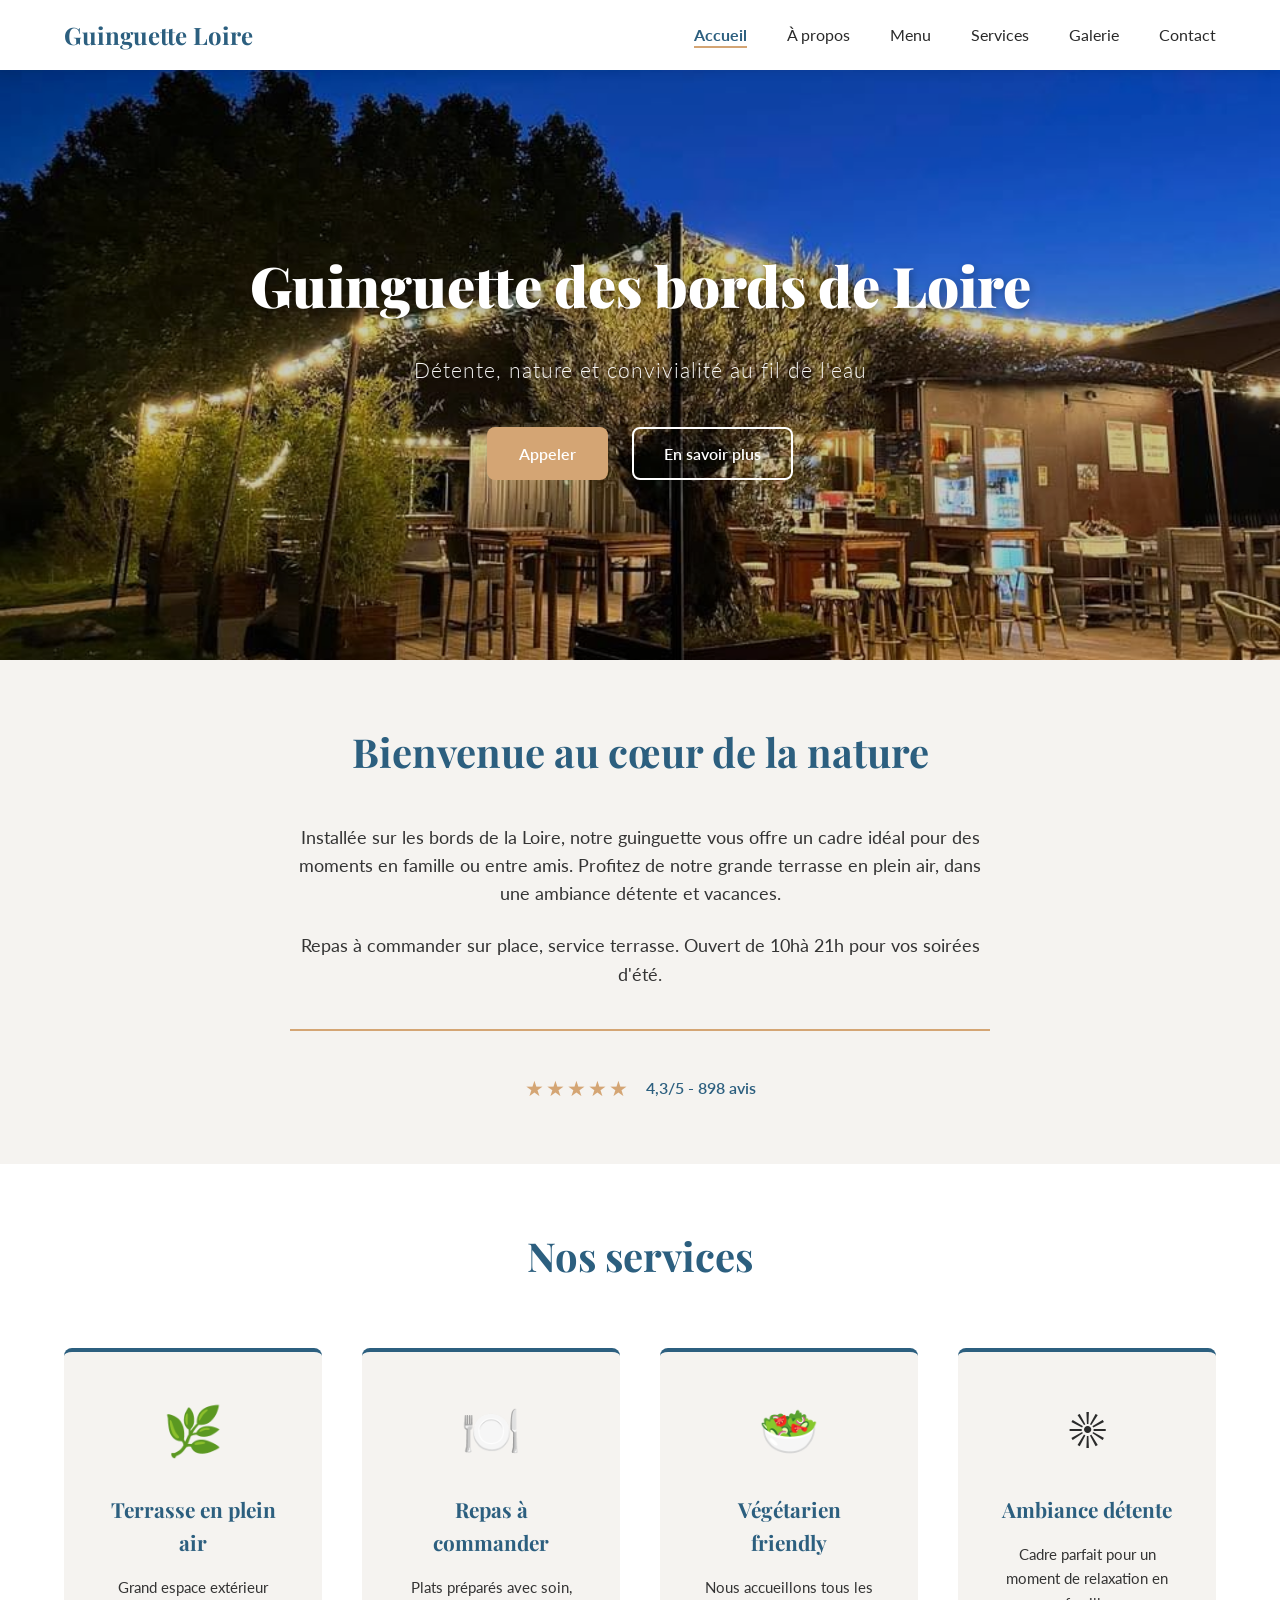
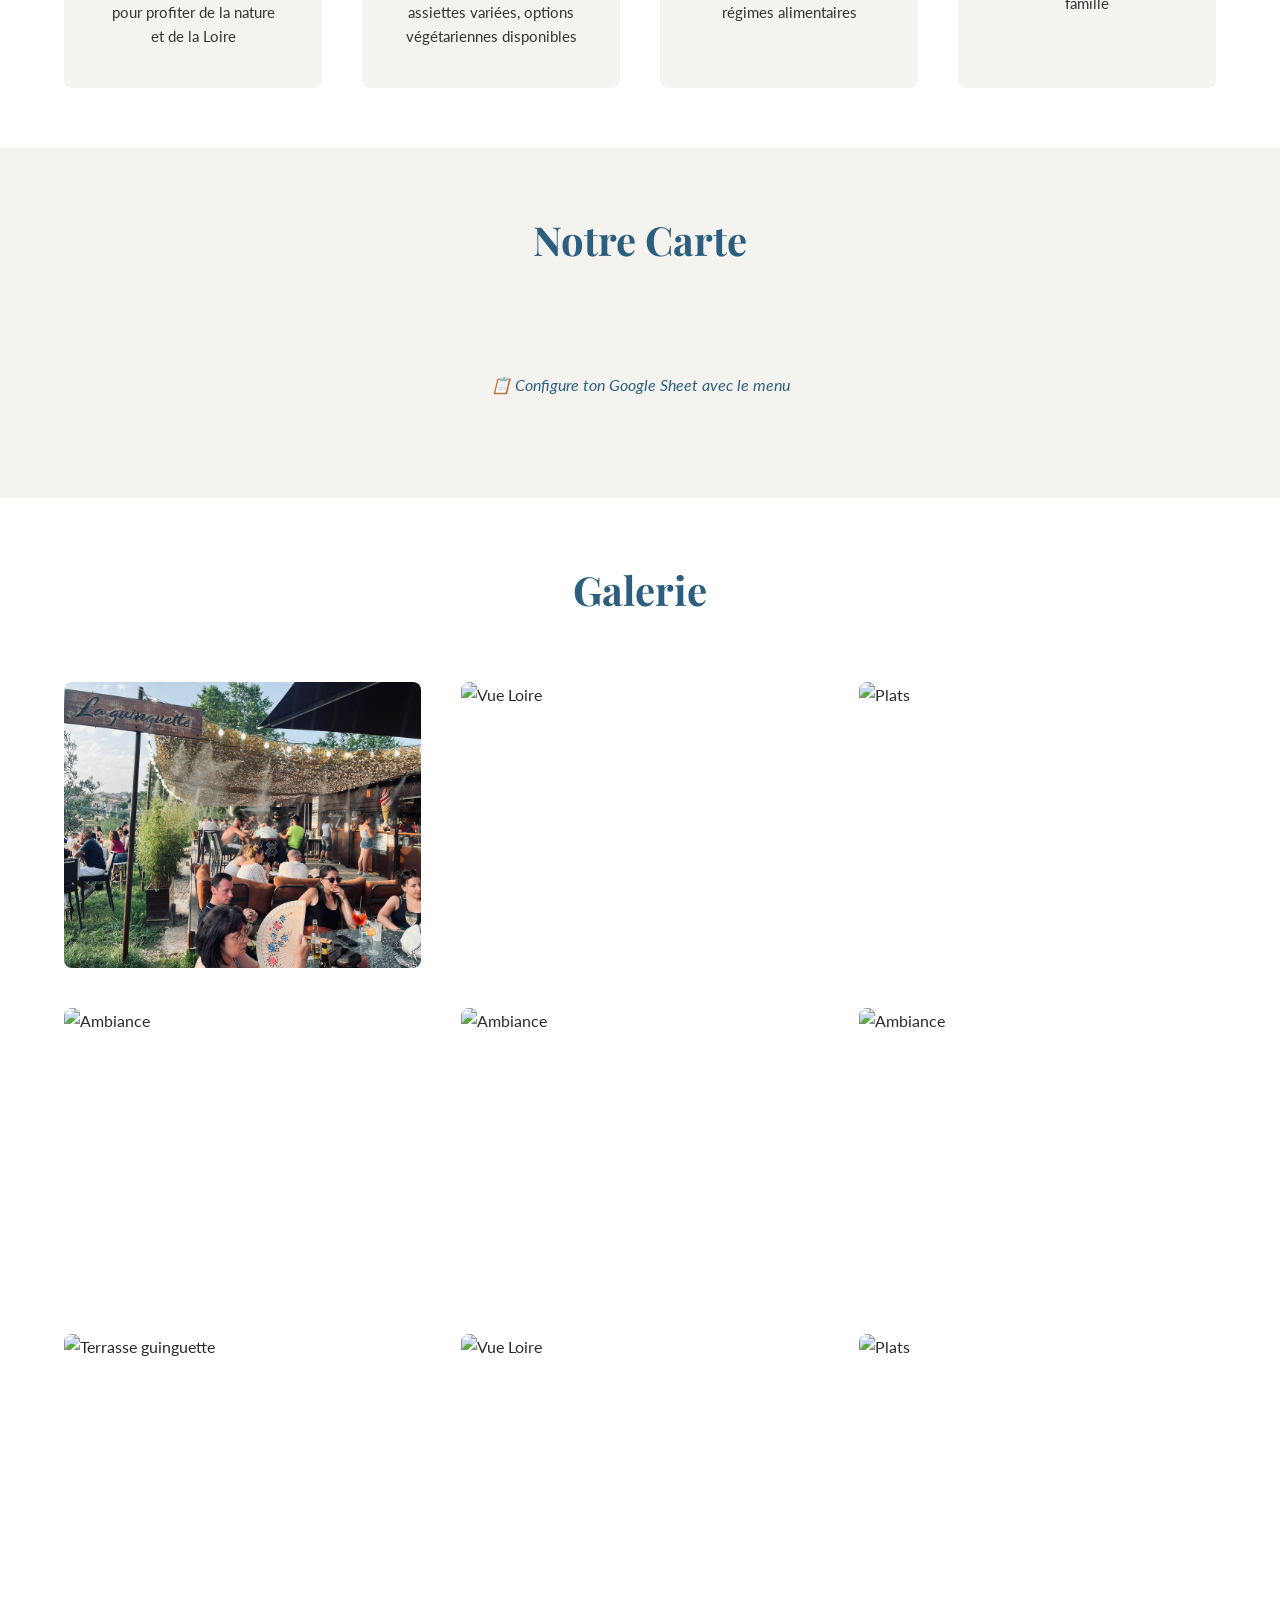
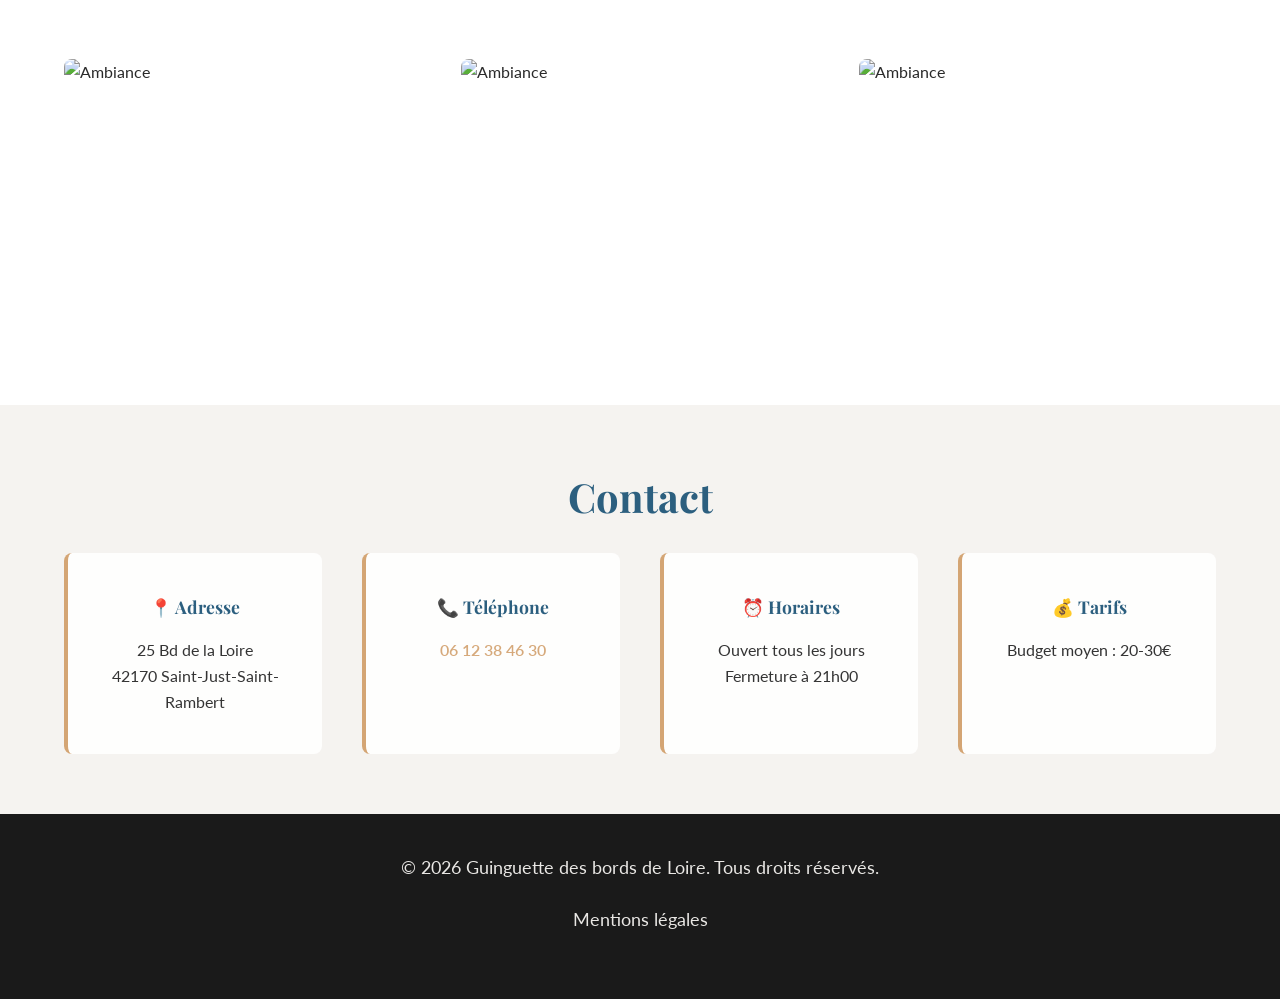
==== index.html @ e74a347a "ajoute index style script image mentions" ====
<!DOCTYPE html>
<html lang="fr">
<head>
    <meta charset="UTF-8">
    <meta name="viewport" content="width=device-width, initial-scale=1.0">
    <title>Guinguette des bords de Loire - Saint-Just-Saint-Rambert</title>
    <link rel="preconnect" href="https://fonts.googleapis.com">
    <link rel="preconnect" href="https://fonts.gstatic.com" crossorigin>
    <link href="https://fonts.googleapis.com/css2?family=Playfair+Display:wght@700;900&family=Lato:wght@300;400;700&display=swap" rel="stylesheet">
    <link rel="stylesheet" href="style.css">
</head>
<body>
    <!-- Navigation -->
    <nav class="navbar">
        <div class="nav-container">
            <div class="nav-logo">Guinguette Loire</div>
            <div class="hamburger" id="hamburger">
                <span></span>
                <span></span>
                <span></span>
            </div>
            <ul class="nav-menu" id="navMenu">
                <li><a href="#accueil" class="nav-link">Accueil</a></li>
                <li><a href="#a-propos" class="nav-link">À propos</a></li>
                <li><a href="#menu" class="nav-link">Menu</a></li>
                <li><a href="#services" class="nav-link">Services</a></li>
                <li><a href="#galerie" class="nav-link">Galerie</a></li>
                <li><a href="#contact" class="nav-link">Contact</a></li>
            </ul>
        </div>
    </nav>

    <!-- Hero Section -->
    <section id="accueil" class="hero">
        <div class="hero-content">
            <h1 class="hero-title">Guinguette des bords de Loire</h1>
            <p class="hero-subtitle">Détente, nature et convivialité au fil de l'eau</p>
            <div class="hero-cta">
                <a href="tel:0612384630" class="btn btn-primary">Appeler</a>
                <a href="#contact" class="btn btn-secondary">En savoir plus</a>
            </div>
        </div>
        <div class="hero-overlay"></div>
    </section>

    <!-- À propos -->
    <section id="a-propos" class="about">
        <div class="container">
            <div class="about-content">
                <h2>Bienvenue au cœur de la nature</h2>
                <p>Installée sur les bords de la Loire, notre guinguette vous offre un cadre idéal pour des moments en famille ou entre amis. Profitez de notre grande terrasse en plein air, dans une ambiance détente et vacances.</p>
                <p>Repas à commander sur place, service terrasse. Ouvert de 10hà 21h pour vos soirées d'été.</p>
                <div class="rating">
                    <span class="stars">★★★★★</span>
                    <span class="rating-text">4,3/5 - 898 avis</span>
                </div>
            </div>
        </div>
    </section>

    <!-- Services -->
    <section id="services" class="services">
        <div class="container">
            <h2>Nos services</h2>
            <div class="services-grid">
                <div class="service-card">
                    <div class="service-icon">🌿</div>
                    <h3>Terrasse en plein air</h3>
                    <p>Grand espace extérieur pour profiter de la nature et de la Loire</p>
                </div>
                <div class="service-card">
                    <div class="service-icon">🍽️</div>
                    <h3>Repas à commander</h3>
                    <p>Plats préparés avec soin, assiettes variées, options végétariennes disponibles</p>
                </div>
                <div class="service-card">
                    <div class="service-icon">🥗</div>
                    <h3>Végétarien friendly</h3>
                    <p>Nous accueillons tous les régimes alimentaires</p>
                </div>
                <div class="service-card">
                    <div class="service-icon">☀️</div>
                    <h3>Ambiance détente</h3>
                    <p>Cadre parfait pour un moment de relaxation en famille</p>
                </div>
            </div>
        </div>
    </section>

    <!-- Menu Section -->
    <section id="menu" class="menu">
        <div class="container">
            <h2>Notre Carte</h2>
            <div class="menu-selector">
                <!-- Les boutons seront générés automatiquement -->
            </div>
            <div class="menu-loading">Chargement du menu...</div>
            <div id="menuContainer" class="menu-grid"></div>
        </div>
    </section>

    <!-- Galerie -->
    <section id="galerie" class="gallery">
        <div class="container">
            <h2>Galerie</h2>
            <div class="gallery-grid">
                <div class="gallery-item">
                    <img src="images/Image_1.jpg" alt="Terrasse extérieure">
                </div>
                <div class="gallery-item">
                    <img src="images/Image_2.jpg" alt="Vue Loire">
                </div>
                <div class="gallery-item">
                    <img src="images/Image_3.jpg" alt="Plats">
                </div>
                <div class="gallery-item">
                    <img src="images/Image_4.jpg" alt="Ambiance">
                </div>
                <div class="gallery-item">
                    <img src="images/Image_5.jpg" alt="Ambiance">
                </div>
                <div class="gallery-item">
                    <img src="images/Image_6.jpg" alt="Ambiance">
                </div>
                <div class="gallery-item">
                    <img src="images/Image_7.jpg" alt="Terrasse guinguette">
                </div>
                <div class="gallery-item">
                    <img src="images/Image_8.jpg" alt="Vue Loire">
                </div>
                <div class="gallery-item">
                    <img src="images/Image_9.jpg" alt="Plats">
                </div>
                <div class="gallery-item">
                    <img src="images/Image_10.jpg" alt="Ambiance">
                </div>
                <div class="gallery-item">
                    <img src="images/Image_11.jpg" alt="Ambiance">
                </div>
                <div class="gallery-item">
                    <img src="images/Image_12.jpg" alt="Ambiance">
                </div>
            </div>
        </div>
    </section>

    <!-- Infos pratiques -->
    <section id="contact" class="contact">
        <div class="container">
            <h2>Contact</h2>
            <div class="infos-grid">
                <div class="info-card">
                    <h3>📍 Adresse</h3>
                    <p>25 Bd de la Loire<br>42170 Saint-Just-Saint-Rambert</p>
                </div>
                <div class="info-card">
                    <h3>📞 Téléphone</h3>
                    <p><a href="tel:0612384630">06 12 38 46 30</a></p>
                </div>
                <div class="info-card">
                    <h3>⏰ Horaires</h3>
                    <p>Ouvert tous les jours<br>Fermeture à 21h00</p>
                </div>
                <div class="info-card">
                    <h3>💰 Tarifs</h3>
                    <p>Budget moyen : 20-30€</p>
                </div>
            </div>
        </div>
    </section>

    <!-- Footer -->
    <footer class="footer">
        <p>&copy; 2026 Guinguette des bords de Loire. Tous droits réservés.</p>
        <p><a href="mentions-legales.html">Mentions légales</a></p>
    </footer>

    <script src="script.js"></script>
</body>
</html>
---- style.css ----
/* ===== Variables CSS ===== */
:root {
    --color-primary: #2C5F7F;
    --color-secondary: #4A7C59;
    --color-accent: #D4A574;
    --color-light: #F5F3F0;
    --color-white: #FFFFFF;
    --color-dark: #1A1A1A;
    --color-text: #2A2A2A;
    
    --font-display: 'Playfair Display', serif;
    --font-body: 'Lato', sans-serif;
    
    --spacing-xs: 8px;
    --spacing-sm: 16px;
    --spacing-md: 24px;
    --spacing-lg: 40px;
    --spacing-xl: 60px;
    
    --radius: 8px;
    --transition: all 0.3s ease;
}

/* ===== Reset & Base ===== */
* {
    margin: 0;
    padding: 0;
    box-sizing: border-box;
}

html {
    scroll-behavior: smooth;
}

body {
    font-family: var(--font-body);
    color: var(--color-text);
    background: var(--color-white);
    line-height: 1.6;
}

h1, h2, h3 {
    font-family: var(--font-display);
    font-weight: 700;
    margin-bottom: var(--spacing-md);
}

h1 { font-size: 3.5rem; }
h2 { font-size: 2.5rem; color: var(--color-primary); }
h3 { font-size: 1.3rem; }

p {
    font-size: 1.1rem;
    margin-bottom: var(--spacing-md);
    opacity: 0.95;
}

a {
    color: var(--color-primary);
    text-decoration: none;
}

/* ===== Container ===== */
.container {
    max-width: 1200px;
    margin: 0 auto;
    padding: 0 var(--spacing-md);
}

/* ===== Navigation ===== */
.navbar {
    position: fixed;
    top: 0;
    width: 100%;
    background: var(--color-white);
    box-shadow: 0 2px 10px rgba(0,0,0,0.08);
    z-index: 1000;
}

.nav-container {
    max-width: 1200px;
    margin: 0 auto;
    padding: var(--spacing-sm) var(--spacing-md);
    display: flex;
    justify-content: space-between;
    align-items: center;
}

.nav-logo {
    font-family: var(--font-display);
    font-size: 1.5rem;
    font-weight: 700;
    color: var(--color-primary);
}

.nav-menu {
    display: flex;
    list-style: none;
    gap: var(--spacing-lg);
}

.nav-link {
    color: var(--color-text);
    font-size: 1rem;
    transition: var(--transition);
}

.nav-link:hover {
    color: var(--color-primary);
}

.hamburger {
    display: none;
    flex-direction: column;
    cursor: pointer;
    gap: 6px;
}

.hamburger span {
    width: 25px;
    height: 3px;
    background: var(--color-primary);
    transition: var(--transition);
    border-radius: 2px;
}

.hamburger.active span:nth-child(1) {
    transform: rotate(45deg) translate(10px, 10px);
}

.hamburger.active span:nth-child(2) {
    opacity: 0;
}

.hamburger.active span:nth-child(3) {
    transform: rotate(-45deg) translate(10px, -10px);
}

/* ===== Hero Section ===== */
.hero {
    margin-top: 60px;
    height: 600px;
    background: url('images/banner.jpg') center/cover no-repeat;
    position: relative;
    display: flex;
    align-items: center;
    justify-content: center;
    overflow: hidden;
}

.hero-overlay {
    position: absolute;
    top: 0;
    left: 0;
    right: 0;
    bottom: 0;
    background: rgba(0,0,0,0.2);
    z-index: 1;
}

.hero-content {
    position: relative;
    z-index: 2;
    text-align: center;
    color: var(--color-white);
    animation: fadeInUp 1s ease-out;
}

.hero-title {
    font-size: 3.5rem;
    font-weight: 900;
    margin-bottom: var(--spacing-md);
    text-shadow: 2px 2px 10px rgba(0,0,0,0.3);
}

.hero-subtitle {
    font-size: 1.3rem;
    margin-bottom: var(--spacing-lg);
    font-weight: 300;
    letter-spacing: 1px;
    text-shadow: 3px 3px 8px rgba(0,0,0,0.8), 0 0 20px rgba(0,0,0,0.6);
}

.hero-cta {
    display: flex;
    gap: var(--spacing-md);
    justify-content: center;
    flex-wrap: wrap;
}

/* ===== Buttons ===== */
.btn {
    padding: 12px 30px;
    border-radius: var(--radius);
    font-size: 1rem;
    font-weight: 600;
    cursor: pointer;
    transition: var(--transition);
    display: inline-block;
    border: 2px solid transparent;
}

.btn-primary {
    background: var(--color-accent);
    color: var(--color-white);
}

.btn-primary:hover {
    background: #E5B895;
    transform: translateY(-2px);
    box-shadow: 0 4px 15px rgba(212, 165, 116, 0.4);
}

.btn-secondary {
    background: transparent;
    color: var(--color-white);
    border: 2px solid var(--color-white);
}

.btn-secondary:hover {
    background: var(--color-white);
    color: var(--color-primary);
}

.btn-large {
    padding: 15px 40px;
    font-size: 1.1rem;
}

/* ===== About Section ===== */
.about {
    padding: var(--spacing-xl) 0;
    background: #F5F3F0;
}

.about-content {
    max-width: 700px;
    margin: 0 auto;
    text-align: center;
}

.about-content h2 {
    margin-bottom: var(--spacing-lg);
}

.rating {
    display: flex;
    align-items: center;
    justify-content: center;
    gap: var(--spacing-sm);
    margin-top: var(--spacing-lg);
    padding-top: var(--spacing-lg);
    border-top: 2px solid var(--color-accent);
}

.stars {
    font-size: 1.3rem;
    color: var(--color-accent);
    letter-spacing: 2px;
}

.rating-text {
    color: var(--color-primary);
    font-weight: 600;
}

/* ===== Services Section ===== */
.services {
    padding: var(--spacing-xl) 0;
    background: var(--color-white);
}

.services h2 {
    text-align: center;
    margin-bottom: var(--spacing-xl);
}

.services-grid {
    display: grid;
    grid-template-columns: repeat(auto-fit, minmax(250px, 1fr));
    gap: var(--spacing-lg);
}

.service-card {
    background: var(--color-light);
    padding: var(--spacing-lg);
    border-radius: var(--radius);
    text-align: center;
    border-top: 4px solid var(--color-primary);
    transition: var(--transition);
}

.service-card:hover {
    transform: translateY(-5px);
    box-shadow: 0 10px 25px rgba(0,0,0,0.1);
}

.service-icon {
    font-size: 3rem;
    margin-bottom: var(--spacing-md);
}

.service-card h3 {
    color: var(--color-primary);
    margin-bottom: var(--spacing-sm);
}

.service-card p {
    font-size: 0.95rem;
    margin: 0;
}

/* ===== Menu Section ===== */
.menu {
    padding: var(--spacing-xl) 0;
    background: #F5F3F0;

}

.menu h2 {
    text-align: center;
    margin-bottom: var(--spacing-lg);
}

.menu-selector {
    display: flex;
    justify-content: center;
    gap: var(--spacing-sm);
    flex-wrap: wrap;
    margin-bottom: var(--spacing-xl);
}

.menu-tab {
    padding: 10px 20px;
    border: 2px solid var(--color-primary);
    background: transparent;
    color: var(--color-primary);
    border-radius: var(--radius);
    cursor: pointer;
    font-weight: 600;
    transition: var(--transition);
    font-family: var(--font-body);
}

.menu-tab:hover,
.menu-tab.active {
    background: var(--color-primary);
    color: var(--color-white);
}

.menu-loading {
    text-align: center;
    color: var(--color-primary);
    font-style: italic;
    margin: var(--spacing-lg) 0;
}

.menu-grid {
    display: grid;
    grid-template-columns: repeat(auto-fit, minmax(300px, 380px));
    gap: var(--spacing-lg);
    justify-content: center;
}

.menu-item {
    width: 100%;
    max-width: 380px;
    justify-self: center;
    background: var(--color-white);
    padding: var(--spacing-md);
    border-radius: var(--radius);
    border-left: 4px solid var(--color-accent);
    display: flex;
    justify-content: space-between;
    align-items: start;
    transition: var(--transition);
}

.menu-item:hover {
    transform: translateX(5px);
    box-shadow: 0 5px 15px rgba(0,0,0,0.1);
}

.menu-item-info h3 {
    margin: 0 0 5px 0;
    font-size: 1.1rem;
}

.menu-item-info p {
    margin: 0;
    font-size: 0.9rem;
    color: #666;
}

.menu-item-price {
    color: var(--color-accent);
    font-weight: 700;
    font-size: 1.2rem;
    white-space: nowrap;
    margin-left: var(--spacing-md);
}

.gallery-note {
    text-align: center;
    color: var(--color-primary);
    font-size: 0.9rem;
    margin-bottom: var(--spacing-lg);
    font-style: italic;
}

/* ===== Gallery Section ===== */
.gallery {
    padding: var(--spacing-xl) 0;
    background: #FFFFFF;
}

.gallery h2 {
    text-align: center;
    margin-bottom: var(--spacing-xl);
}

.gallery-grid {
    display: grid;
    grid-template-columns: repeat(auto-fit, minmax(280px, 1fr));
    gap: var(--spacing-lg);
}

.gallery-item {
    position: relative;
    overflow: hidden;
    border-radius: var(--radius);
    aspect-ratio: 1.25;
    cursor: pointer;
}

.gallery-item img {
    width: 100%;
    height: 100%;
    object-fit: cover;
    transition: var(--transition);
}

.gallery-item:hover img {
    transform: scale(1.08);
}

.gallery-item p {
    position: absolute;
    bottom: 0;
    left: 0;
    right: 0;
    background: linear-gradient(to top, rgba(0,0,0,0.8), transparent);
    color: var(--color-white);
    padding: var(--spacing-md);
    margin: 0;
    font-weight: 600;
    font-size: 1.1rem;
    transform: translateY(10px);
    transition: var(--transition);
}

.gallery-item:hover p {
    transform: translateY(0);
}

/* ===== Contact Section ===== */
.contact {
    padding: var(--spacing-xl) 0;
    background: #F5F3F0;
    color: var(--color-text);
    text-align: center;
}

.contact h2 {
    color: var(--color-primary);
    margin-bottom: var(--spacing-md);
}

.infos-grid {
    display: grid;
    grid-template-columns: repeat(auto-fit, minmax(250px, 1fr));
    gap: var(--spacing-lg);
}

.info-card {
    background: rgba(255,255,255,0.85);
    padding: var(--spacing-lg);
    border-radius: var(--radius);
    border-left: 4px solid var(--color-accent);
}

.info-card h3 {
    color: var(--color-primary);
    margin-bottom: var(--spacing-sm);
    font-size: 1.1rem;
}

.info-card p {
    margin: 0;
    font-size: 1rem;
    color: var(--color-text);
}

.info-card a {
    color: var(--color-accent);
    font-weight: 600;
}

/* ===== Legal Page ===== */
.legal-page {
    padding: 100px 0 60px;
    background: linear-gradient(135deg, #f7f4ef 0%, #ffffff 100%);
    min-height: 100vh;
}

.legal-card {
    background: rgba(255, 255, 255, 0.95);
    border-radius: var(--radius);
    box-shadow: 0 8px 30px rgba(0, 0, 0, 0.08);
    padding: var(--spacing-xl);
}

.legal-card h1 {
    color: var(--color-primary);
    margin-bottom: var(--spacing-lg);
}

.legal-card h2 {
    font-size: 1.35rem;
    margin-top: var(--spacing-lg);
    margin-bottom: var(--spacing-sm);
    color: var(--color-secondary);
}

.legal-card p {
    margin-bottom: var(--spacing-sm);
}

/* ===== Footer ===== */
.footer {
    background: var(--color-dark);
    color: var(--color-light);
    text-align: center;
    padding: var(--spacing-lg) var(--spacing-md);
    font-size: 0.9rem;
}

.footer a {
    color: var(--color-light);
}

/* ===== Animations ===== */
@keyframes fadeInUp {
    from {
        opacity: 0;
        transform: translateY(30px);
    }
    to {
        opacity: 1;
        transform: translateY(0);
    }
}

/* ===== Responsive ===== */
@media (max-width: 768px) {
    h1 { font-size: 2.5rem; }
    h2 { font-size: 1.8rem; }
    
    .nav-menu {
        display: none;
    }
    
    .hamburger {
        display: flex;
    }
    
    .nav-menu.active {
        display: flex;
        flex-direction: column;
        position: absolute;
        top: 60px;
        left: 0;
        right: 0;
        background: var(--color-white);
        box-shadow: 0 2px 10px rgba(0,0,0,0.1);
        padding: var(--spacing-md);
        gap: var(--spacing-md);
    }
    
    .hero {
        height: 400px;
        margin-top: 60px;
    }
    
    .hero-title {
        font-size: 2rem;
    }
    
    .hero-subtitle {
        font-size: 1rem;
    }
    
    .hero-cta {
        flex-direction: column;
    }
    
    .services-grid,
    .gallery-grid,
    .infos-grid {
        grid-template-columns: 1fr;
    }
    
    .gallery-item {
        aspect-ratio: auto;
        min-height: 250px;
    }
}

@media (max-width: 480px) {
    h1 { font-size: 1.8rem; }
    h2 { font-size: 1.4rem; }
    h3 { font-size: 1.1rem; }
    
    p { font-size: 1rem; }
    
    .container {
        padding: 0 var(--spacing-sm);
    }
    
    .hero-title {
        font-size: 1.6rem;
    }
    
    .btn {
        padding: 10px 20px;
        font-size: 0.9rem;
    }
    
    .service-icon {
        font-size: 2.5rem;
    }
}
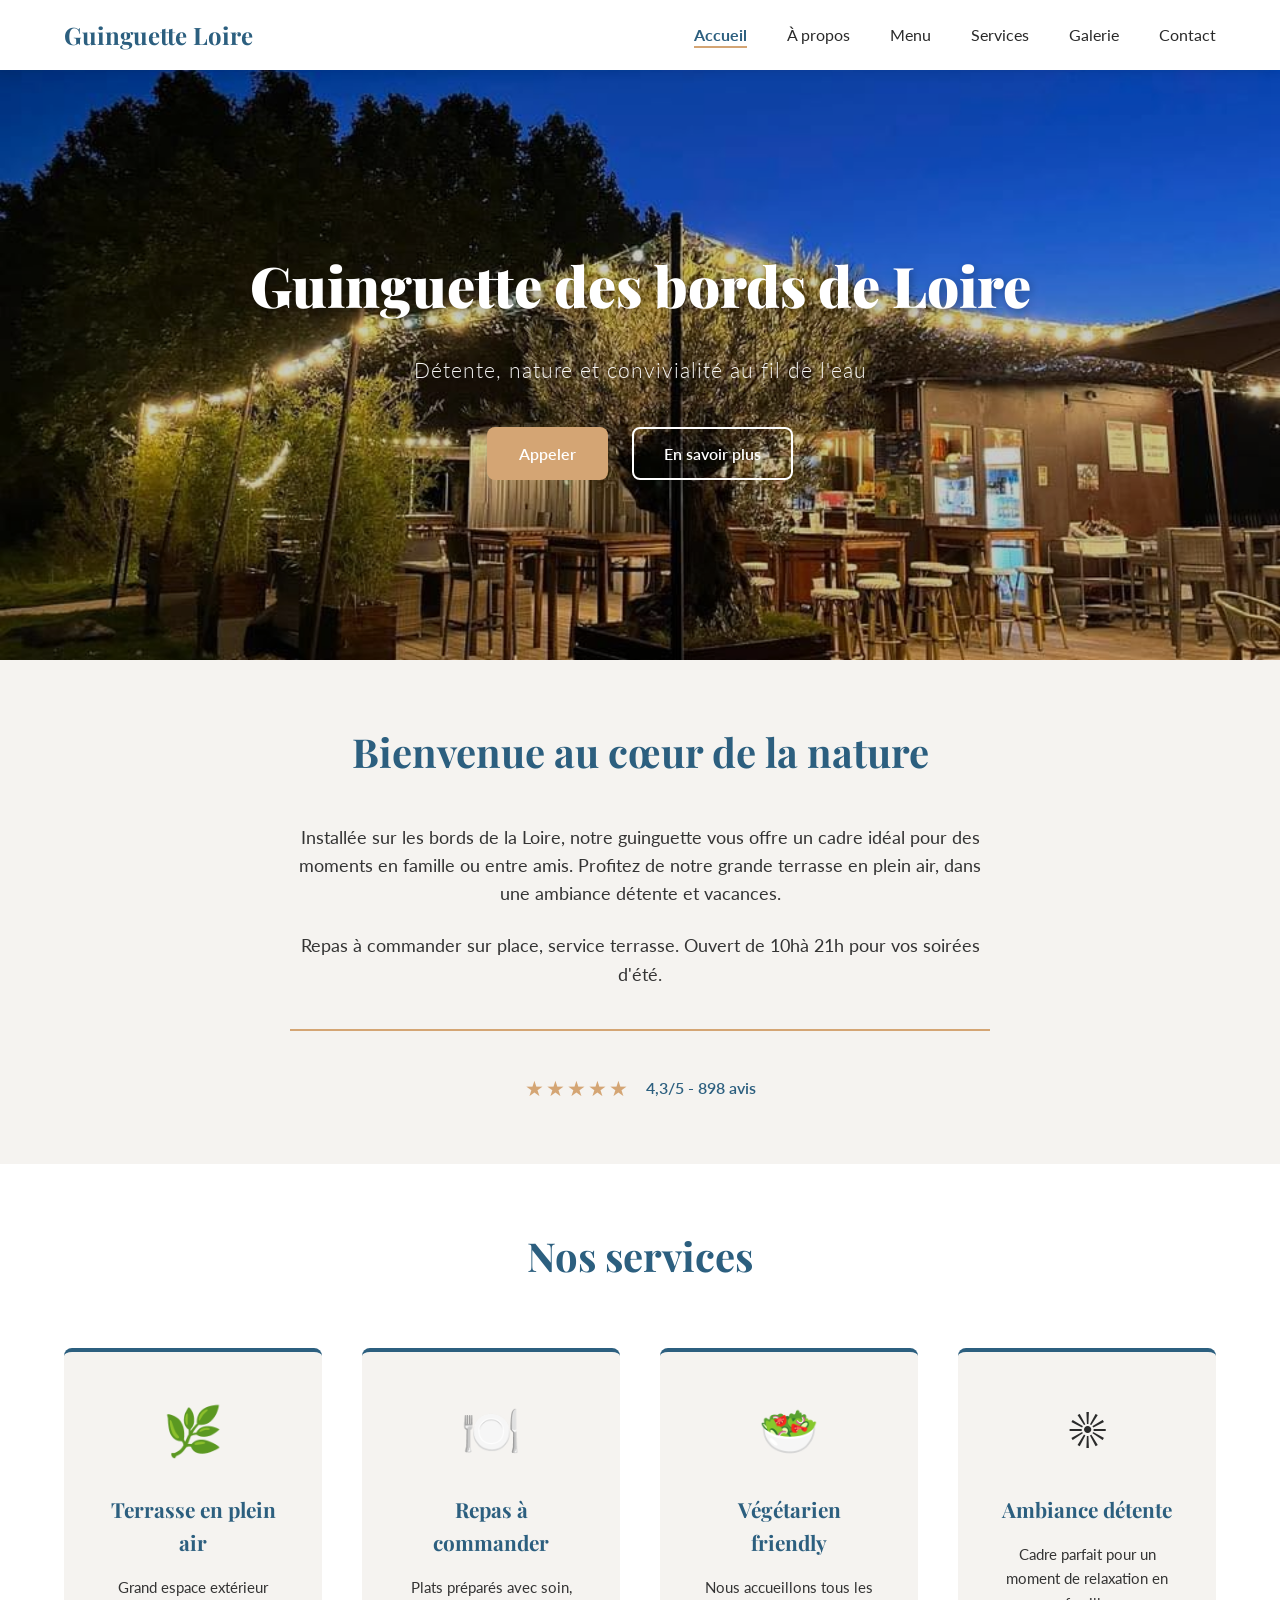
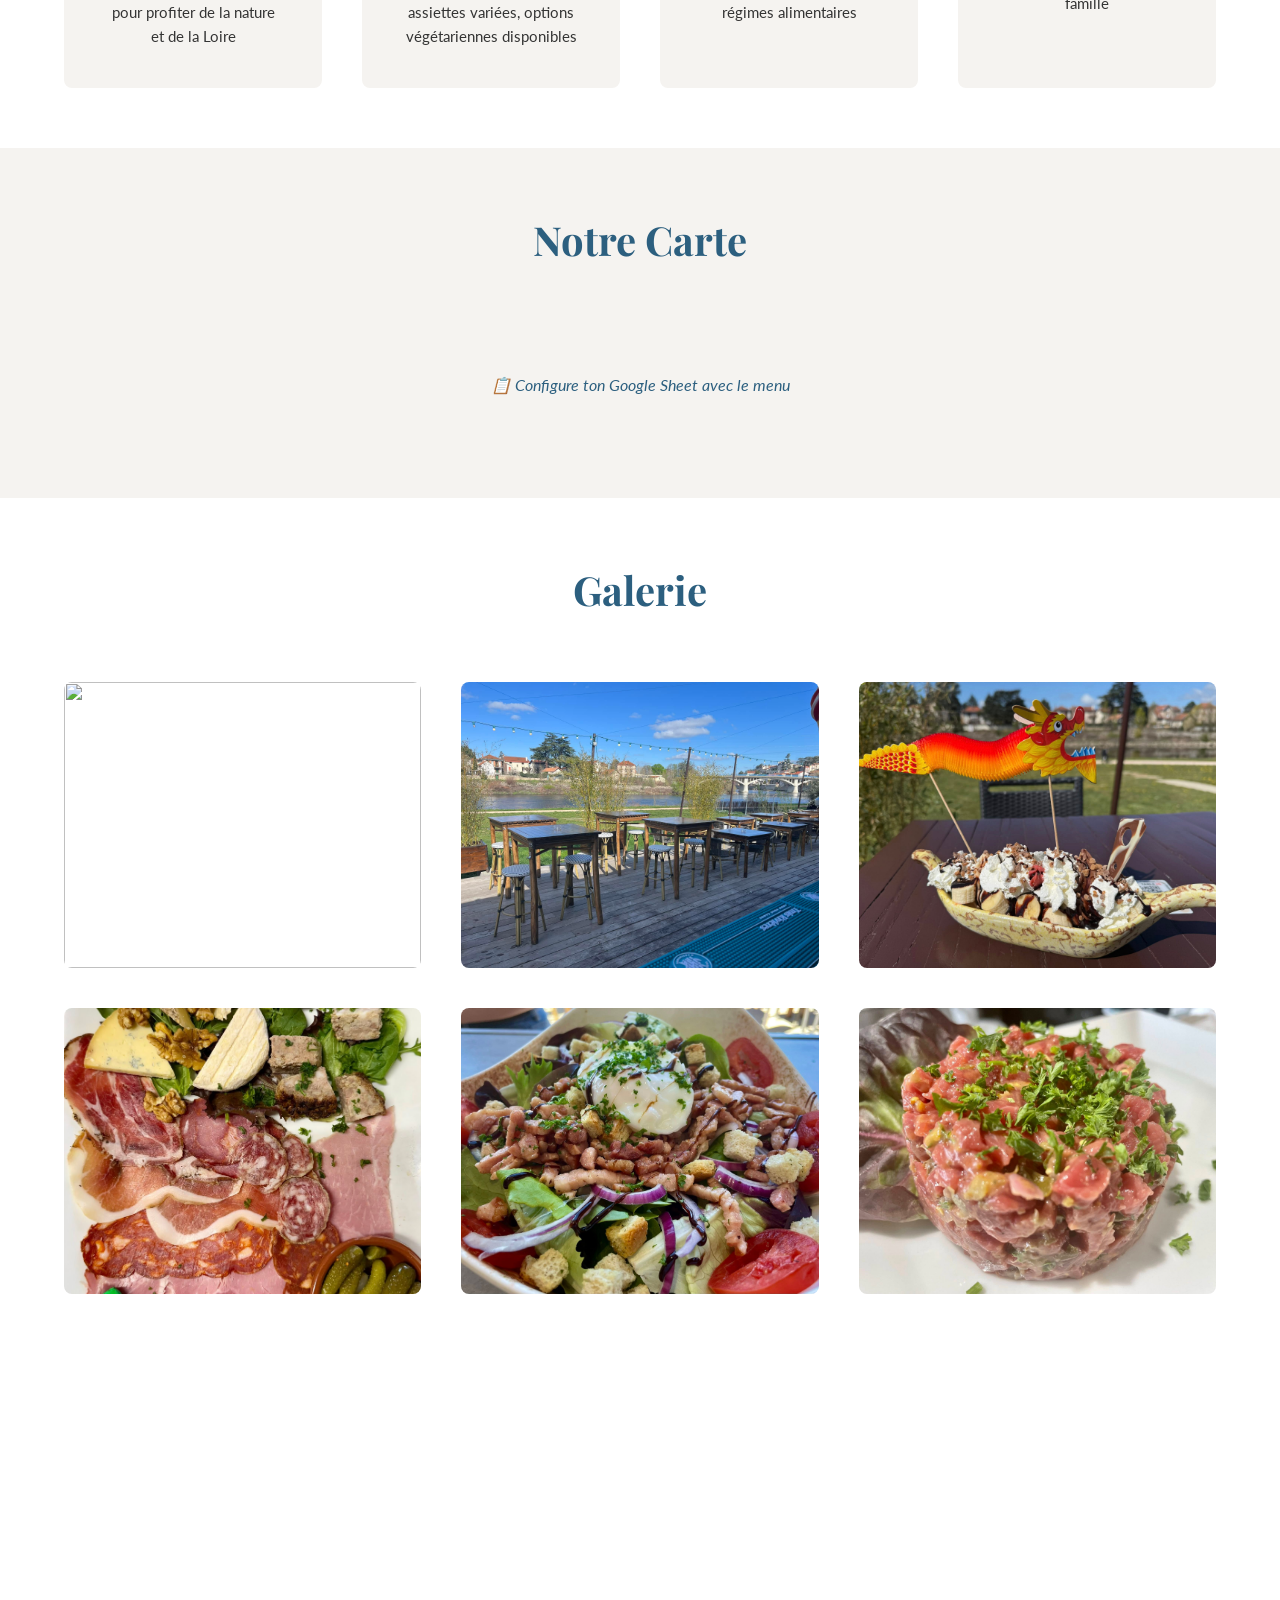
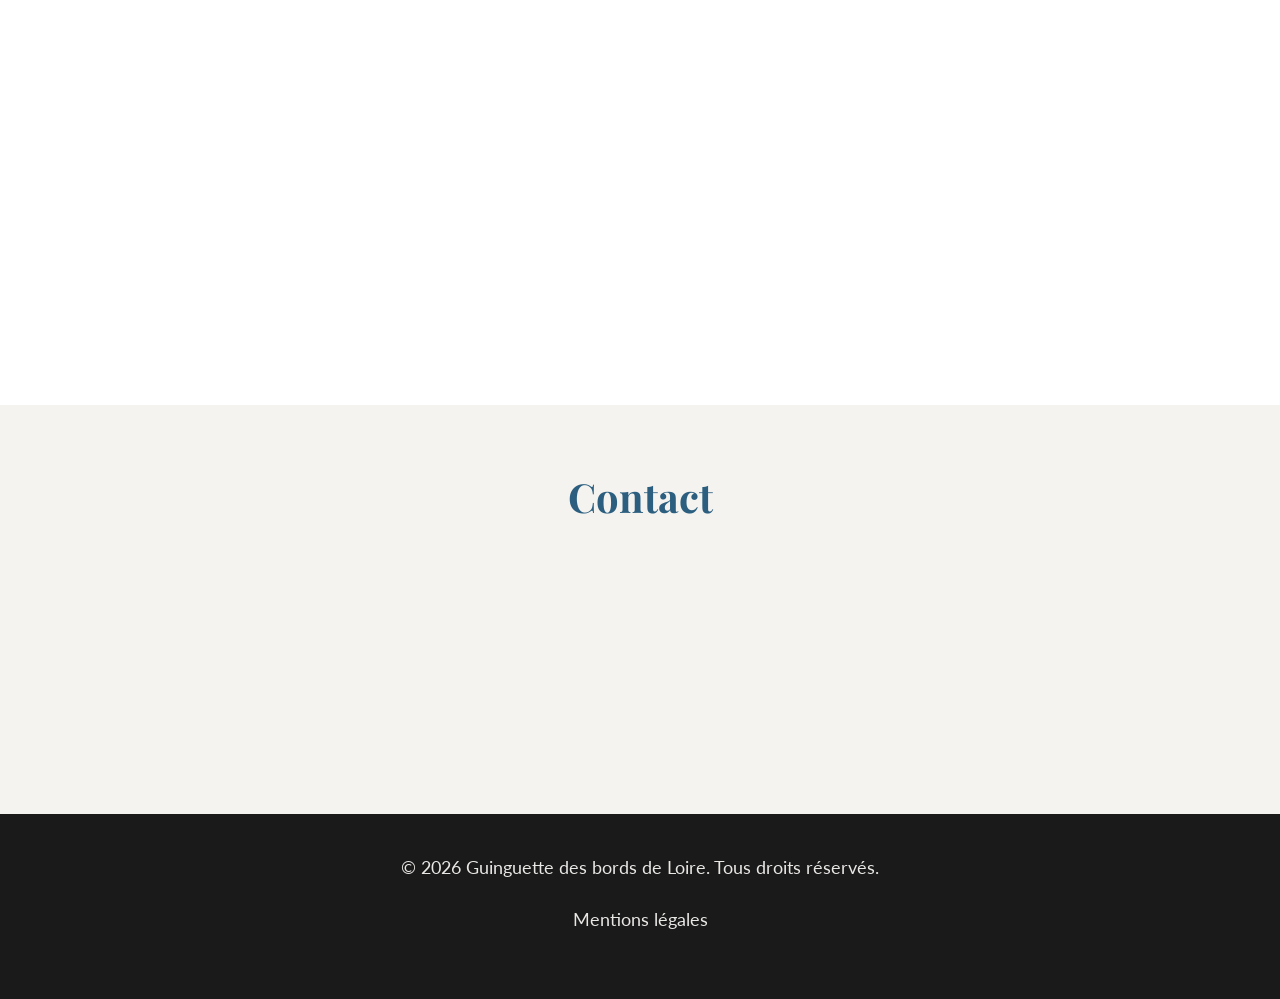
==== commit f12b00fc: "modifie la casse" ====
--- a/index.html
+++ b/index.html
@@ -105,40 +105,40 @@
             <h2>Galerie</h2>
             <div class="gallery-grid">
                 <div class="gallery-item">
-                    <img src="images/Image_1.jpg" alt="Terrasse extérieure">
+                    <img src="images/image_1.jpg alt="Terrasse extérieure">
                 </div>
                 <div class="gallery-item">
-                    <img src="images/Image_2.jpg" alt="Vue Loire">
+                    <img src="images/image_2.jpg" alt="Vue Loire">
                 </div>
                 <div class="gallery-item">
-                    <img src="images/Image_3.jpg" alt="Plats">
+                    <img src="images/image_3.jpg" alt="Plats">
                 </div>
                 <div class="gallery-item">
-                    <img src="images/Image_4.jpg" alt="Ambiance">
+                    <img src="images/image_4.jpg" alt="Ambiance">
                 </div>
                 <div class="gallery-item">
-                    <img src="images/Image_5.jpg" alt="Ambiance">
+                    <img src="images/image_5.jpg" alt="Ambiance">
                 </div>
                 <div class="gallery-item">
-                    <img src="images/Image_6.jpg" alt="Ambiance">
+                    <img src="images/image_6.jpg" alt="Ambiance">
                 </div>
                 <div class="gallery-item">
-                    <img src="images/Image_7.jpg" alt="Terrasse guinguette">
+                    <img src="images/image_7.jpg" alt="Terrasse guinguette">
                 </div>
                 <div class="gallery-item">
-                    <img src="images/Image_8.jpg" alt="Vue Loire">
+                    <img src="images/image_8.jpg" alt="Vue Loire">
                 </div>
                 <div class="gallery-item">
-                    <img src="images/Image_9.jpg" alt="Plats">
+                    <img src="images/image_9.jpg" alt="Plats">
                 </div>
                 <div class="gallery-item">
-                    <img src="images/Image_10.jpg" alt="Ambiance">
+                    <img src="images/image_10.jpg" alt="Ambiance">
                 </div>
                 <div class="gallery-item">
-                    <img src="images/Image_11.jpg" alt="Ambiance">
+                    <img src="images/image_11.jpg" alt="Ambiance">
                 </div>
                 <div class="gallery-item">
-                    <img src="images/Image_12.jpg" alt="Ambiance">
+                    <img src="images/image_12.jpg" alt="Ambiance">
                 </div>
             </div>
         </div>
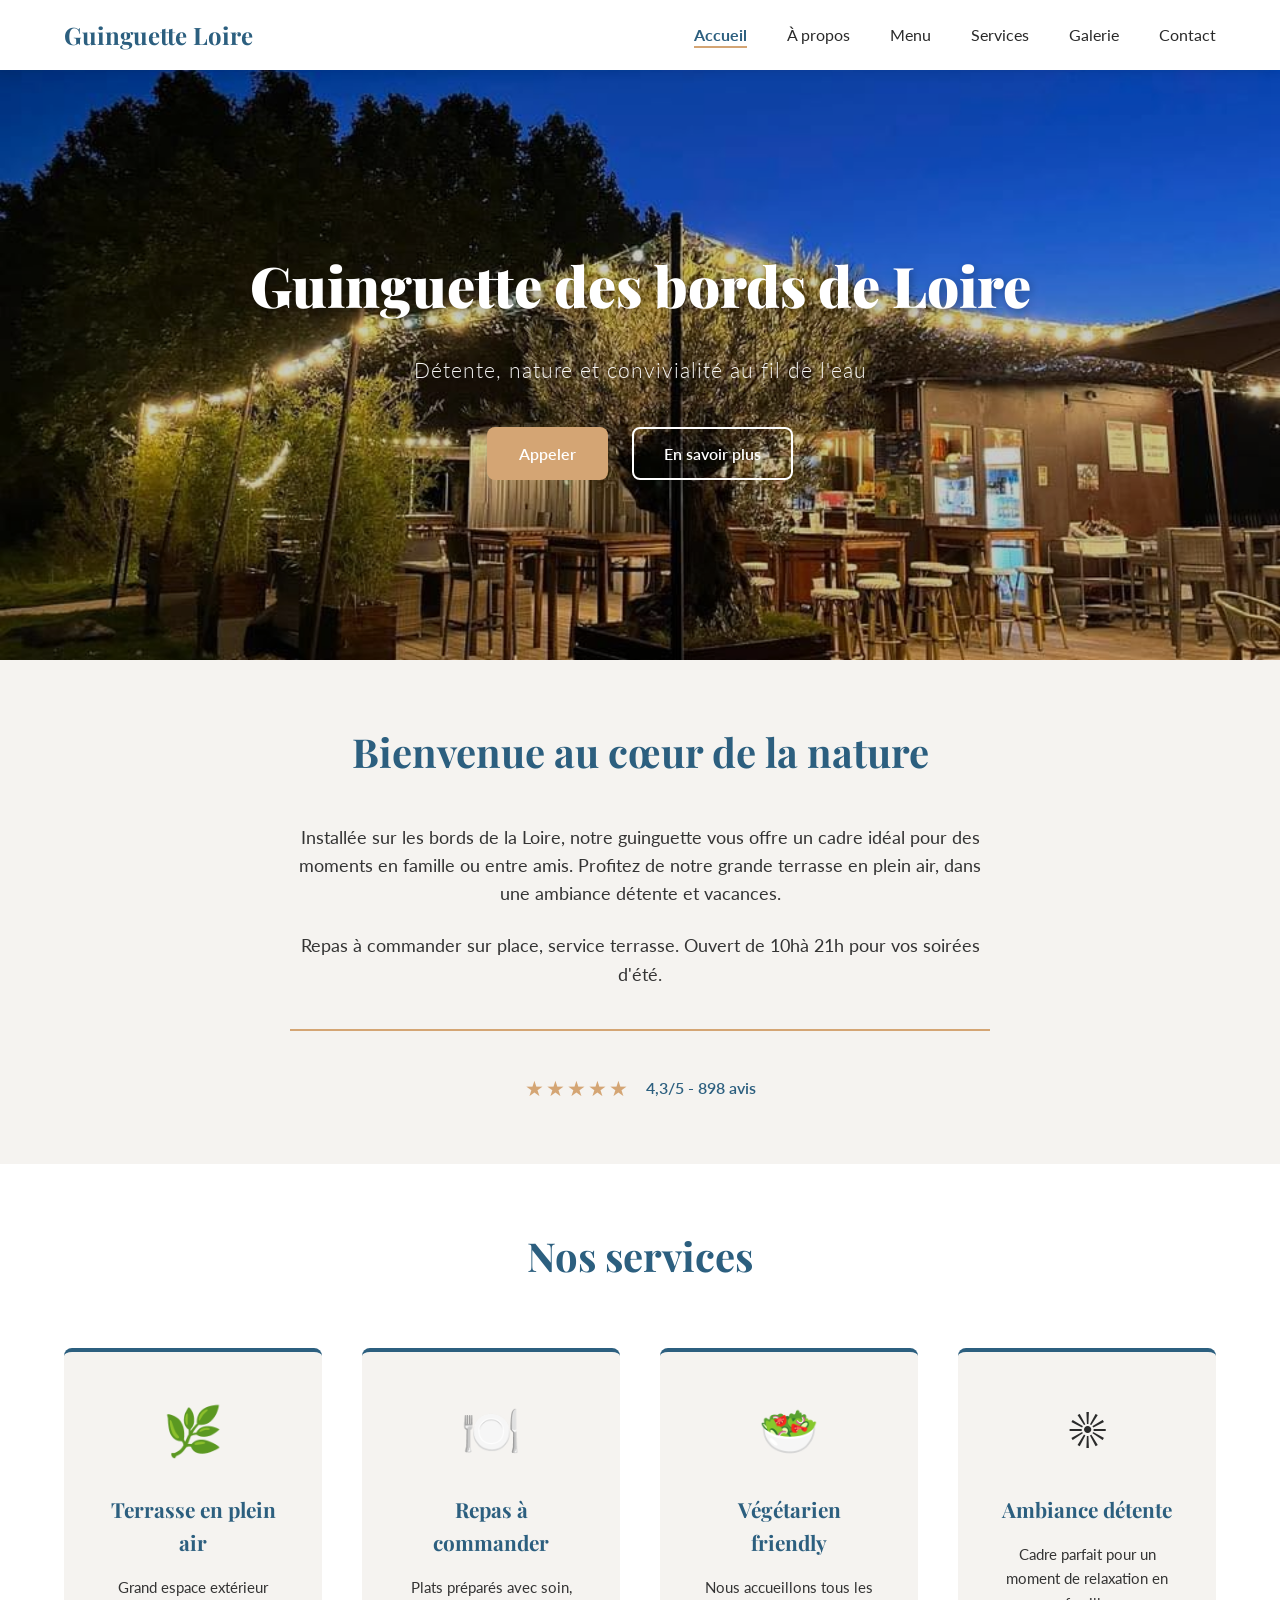
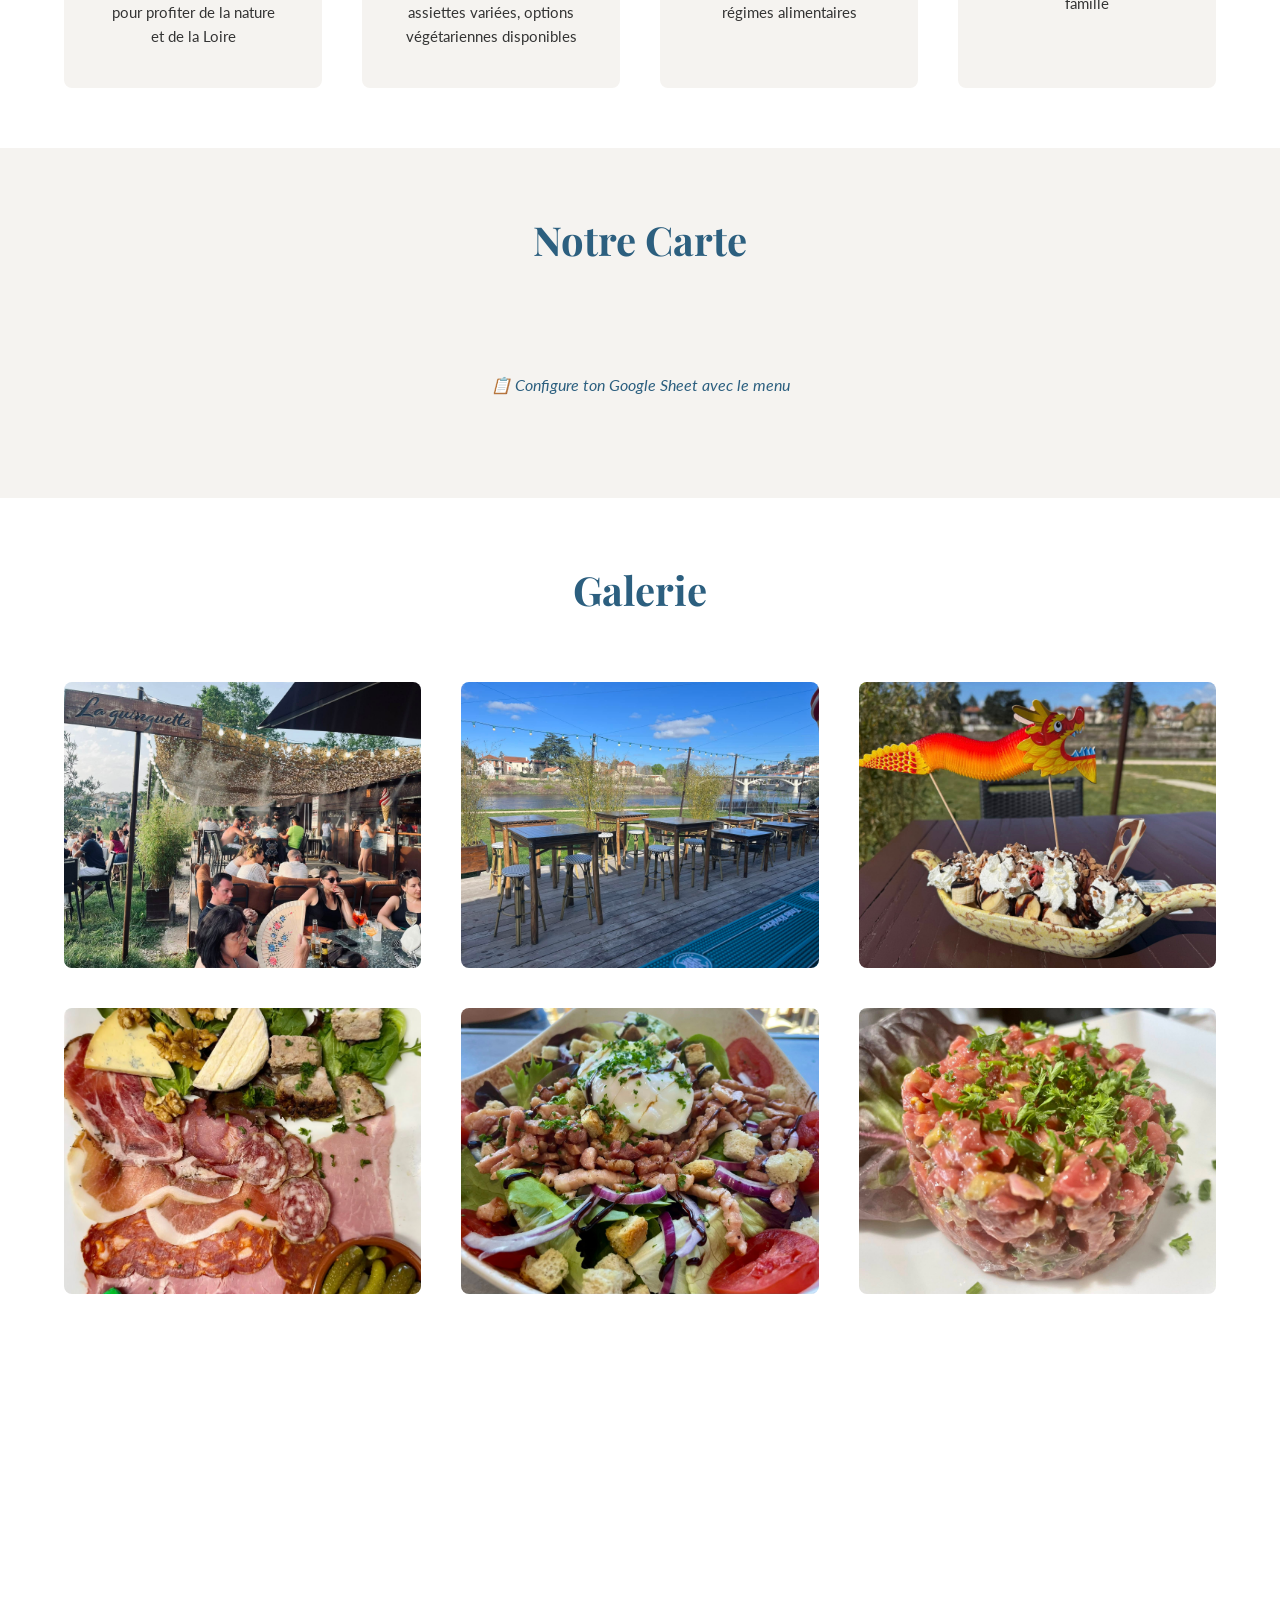
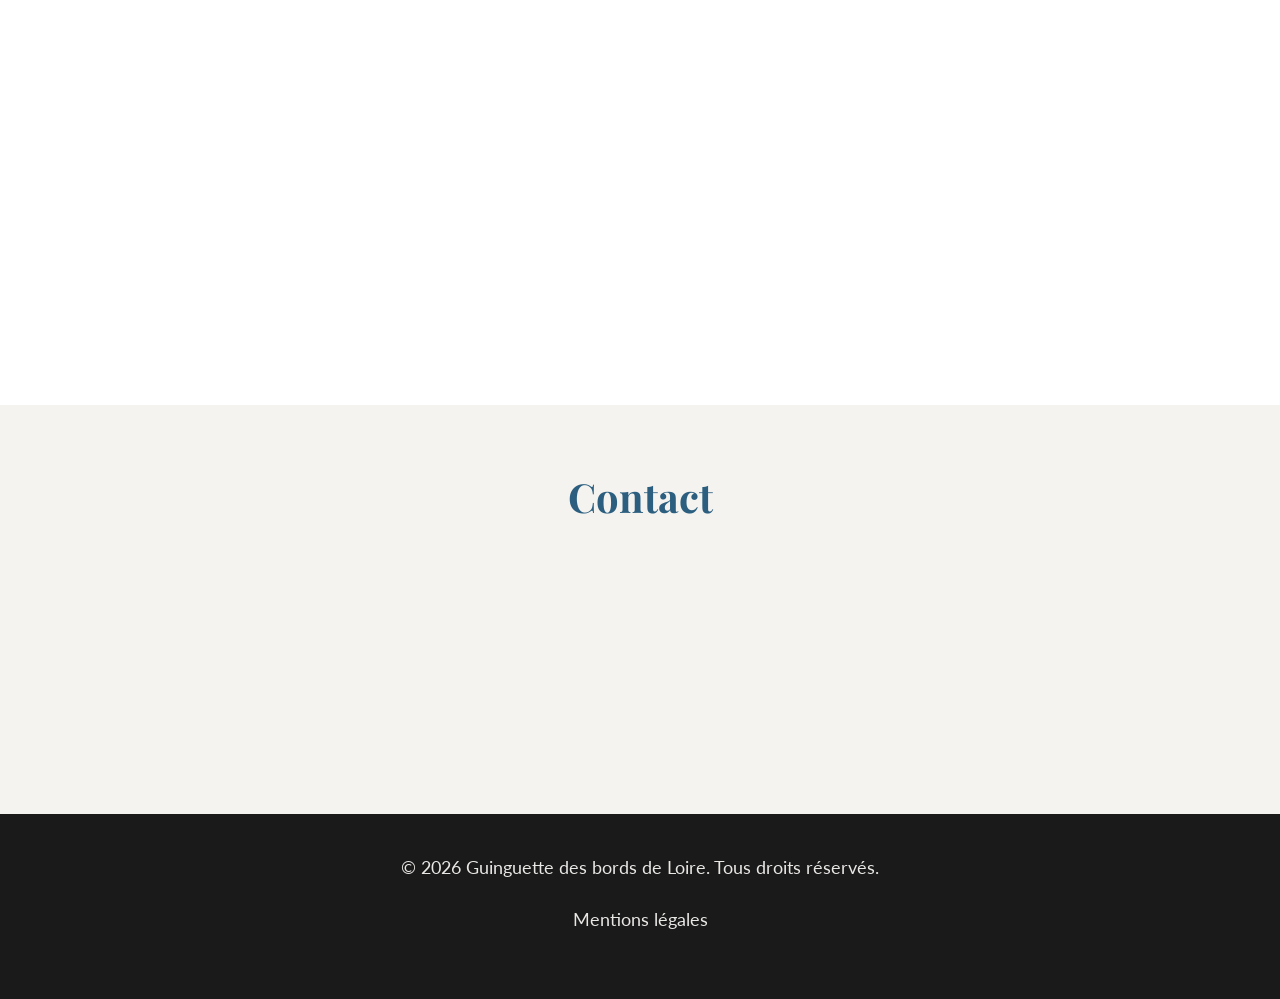
==== commit 0d1bb045: "ferme les guillemets" ====
--- a/index.html
+++ b/index.html
@@ -105,7 +105,7 @@
             <h2>Galerie</h2>
             <div class="gallery-grid">
                 <div class="gallery-item">
-                    <img src="images/image_1.jpg alt="Terrasse extérieure">
+                    <img src="images/image_1.jpg" alt="Terrasse extérieure">
                 </div>
                 <div class="gallery-item">
                     <img src="images/image_2.jpg" alt="Vue Loire">
